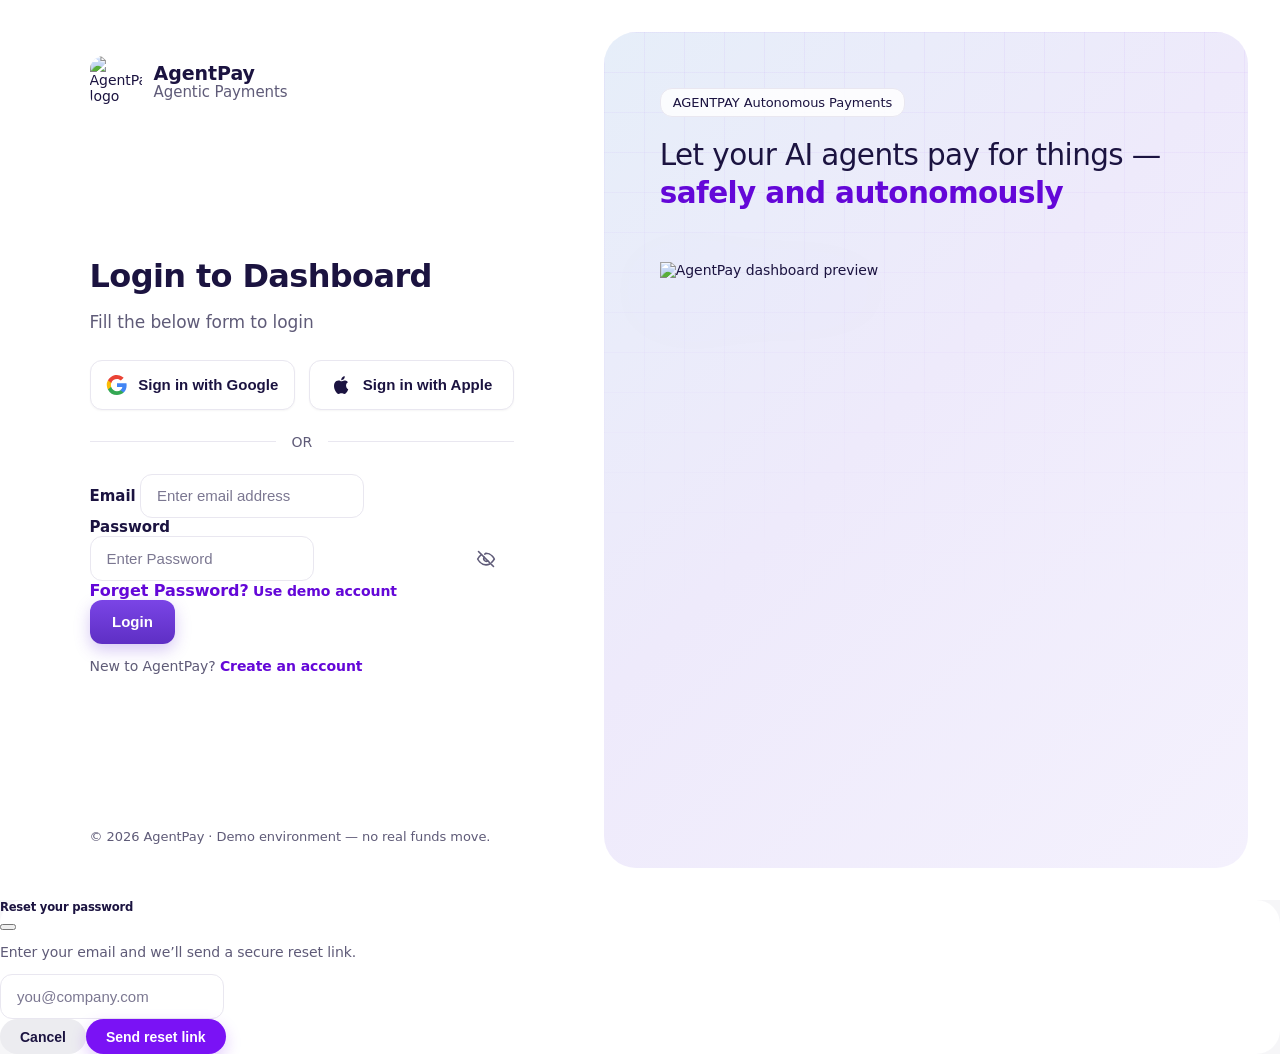
==== onboarding.html @ c6b1548d "Add files via upload" ====
<!DOCTYPE html>
<html lang="en">
<head>
  <meta charset="utf-8">
  <meta name="viewport" content="width=device-width, initial-scale=1">
  <title>Onboarding · AgentPay</title>
  <link rel="icon" href="assets/img/favicon.png">
  <link rel="stylesheet" href="assets/vendor/bootstrap.min.css">
  <link rel="stylesheet" href="css/style.css?v=20261031">
</head>
<body>
<div class="ob">
  <aside class="ob-side">
    <div class="brand"><img src="assets/img/logo.png" alt="AgentPay">AgentPay</div>
    <ul class="ob-steps" id="obSteps"></ul>
    <div class="mt-auto small" style="opacity:.8">Demo environment · no real funds move</div>
  </aside>
  <main class="ob-main"><div id="obBody"></div></main>
</div>
<script src="assets/vendor/bootstrap.bundle.min.js"></script>
<script src="js/icons.js?v=20261031"></script>
<script src="js/app.js?v=20261031"></script>
<script src="js/onboarding.js?v=20261031"></script>
</body>
</html>
---- css/style.css ----
/* =====================================================================
   AgentPay design system  —  derived from MoonPay (app shell, lavender
   panels, pill buttons) + IQMS (full-screen split auth, soft gradients)
   ===================================================================== */
@font-face{font-family:"Inter";font-weight:400;font-display:swap;src:url(../assets/fonts/inter-latin-400-normal.woff2) format("woff2")}
@font-face{font-family:"Inter";font-weight:500;font-display:swap;src:url(../assets/fonts/inter-latin-500-normal.woff2) format("woff2")}
@font-face{font-family:"Inter";font-weight:600;font-display:swap;src:url(../assets/fonts/inter-latin-600-normal.woff2) format("woff2")}
@font-face{font-family:"Inter";font-weight:700;font-display:swap;src:url(../assets/fonts/inter-latin-700-normal.woff2) format("woff2")}
@font-face{font-family:"Inter";font-weight:800;font-display:swap;src:url(../assets/fonts/inter-latin-800-normal.woff2) format("woff2")}

:root{
  --brand:#7A12F5; --brand-600:#6407D8; --brand-700:#5206B3; --brand-50:#F1E8FD; --brand-100:#E4D3FB;
  --brand-text:#6407D8;               /* purple used AS TEXT / icons: AA on every light surface */
  --ink:#1B1340; --muted:#5F5B78; --line:#E9E7F0; --bg:#F6F6F8; --surface:#fff; --soft:#ECECF0;
  --ok:#067647; --ok-bg:#DCF7EB; --warn:#B54708; --warn-bg:#FEF0D6; --bad:#C4262C; --bad-bg:#FDE2E3;
  --on-status:#fff;                    /* text colour that sits on a solid ok / warn / bad fill */
  --ph:#7B7791; --sel-desc:#4A4566;
  --hero-bg:linear-gradient(150deg,#FFFFFF 0%,#F4F2FA 100%); --hero-line:#E3DFF0; --hero-shadow:0 18px 44px rgba(40,20,100,.10);
  --shadow:0 10px 30px rgba(60,30,140,.08);
  --r-sm:12px; --r-md:18px; --r-lg:24px; --sidebar:216px;
  --font:"Inter",system-ui,-apple-system,"Segoe UI",Roboto,Arial,sans-serif;
}
/* DARK = graphite / black. Purple is reserved for actions (buttons, active tab, links, focus). */
[data-theme="dark"]{
  --ink:#F2F3F5; --muted:#A1A6B0; --line:#2B2E34; --bg:#0C0D0F; --surface:#15171A; --soft:#202327;
  --brand-50:#1E2126; --brand-100:#2C3036; --brand-text:#B891FF;
  --ok:#3DD68C; --ok-bg:#0F2B20; --warn:#FFB224; --warn-bg:#2E2410; --bad:#FF7075; --bad-bg:#33181A;
  --on-status:#07120C; --ph:#7D828C; --sel-desc:#C3C7CF;
  --hero-bg:linear-gradient(150deg,#1D1F24 0%,#111214 100%); --hero-line:#2E3137; --hero-shadow:0 22px 48px rgba(0,0,0,.55);
  --shadow:0 10px 30px rgba(0,0,0,.45);
}
*{box-sizing:border-box}
html,body{height:100%}
body{font-family:var(--font);background:var(--bg);color:var(--ink);font-size:14px;-webkit-font-smoothing:antialiased;margin:0}
h1,h2,h3,h4,h5{color:var(--ink);font-weight:800;letter-spacing:-.02em;margin:0}
a{color:var(--brand-text);text-decoration:none;font-weight:600} a:hover{color:var(--brand-text)}
.muted{color:var(--muted)} .fw-800{font-weight:800} .mono{font-family:ui-monospace,SFMono-Regular,Menlo,Consolas,monospace}
.ap-i{display:inline-flex;vertical-align:middle;flex:none} .ap-i svg{display:block}

/* ---------- buttons ---------- */
.btn{font-weight:700;border-radius:999px;padding:.62rem 1.25rem;border:0;transition:.15s;font-size:14px}
.btn-brand{background:var(--brand);color:#fff} .btn-brand:hover{background:var(--brand-600);color:#fff}
.btn-brand:disabled{opacity:.55}
.btn-grad{background:linear-gradient(180deg,#7A45E6,#5E2FC4);color:#fff;box-shadow:0 6px 16px rgba(107,56,216,.28)}
.btn-grad:hover{filter:brightness(.95);color:#fff}
.btn-soft{background:var(--soft);color:var(--ink)} .btn-soft:hover{background:var(--brand-100);color:var(--ink)}
.btn-lav{background:var(--brand-50);color:var(--brand-text)} .btn-lav:hover{background:var(--brand-100);color:var(--brand-text)}
.btn-danger-soft{background:var(--bad-bg);color:var(--bad)} .btn-danger-soft:hover{background:var(--bad);color:var(--on-status)}
.btn-outline-ap{background:var(--surface);border:1.5px solid var(--line);color:var(--ink);border-radius:12px;font-weight:600}
.btn-outline-ap:hover{border-color:var(--brand);color:var(--brand-text)}
.btn-lg{padding:.85rem 1.4rem;font-size:15px}
.btn-icon{width:44px;height:44px;border-radius:50%;padding:0;display:inline-flex;align-items:center;justify-content:center}
.circle-act{width:56px;height:56px;border-radius:50%;background:var(--brand);color:#fff;border:0;display:inline-flex;align-items:center;justify-content:center;transition:.15s}
.circle-act:hover{transform:translateY(-2px);background:var(--brand-600);color:#fff}

/* ---------- forms ---------- */
.form-label{font-weight:600;font-size:15px;color:var(--ink);margin-bottom:.45rem}
.form-control,.form-select{border:1.5px solid var(--line);border-radius:12px;padding:.8rem 1rem;background:var(--surface);color:var(--ink);font-size:15px}
.form-control::placeholder{color:var(--ph);opacity:1}
.form-control:focus,.form-select:focus{border-color:var(--brand);box-shadow:0 0 0 4px rgba(122,18,245,.12);background:var(--surface);color:var(--ink)}
.form-control.is-invalid{border-color:var(--bad);background-image:none}
.invalid-feedback{color:var(--bad);font-size:12.5px;font-weight:500}
.input-wrap{position:relative} .input-wrap .reveal{position:absolute;right:14px;top:50%;transform:translateY(-50%);background:none;border:0;color:var(--muted);padding:4px}
.form-check-input:checked{background-color:var(--brand);border-color:var(--brand)}
.form-check-input:focus{box-shadow:0 0 0 4px rgba(122,18,245,.12);border-color:var(--brand)}
.form-switch .form-check-input{width:2.6em;height:1.4em;cursor:pointer}
.form-range::-webkit-slider-thumb{background:var(--brand)} .form-range::-moz-range-thumb{background:var(--brand)}
.form-range::-webkit-slider-runnable-track{background:var(--soft);height:6px;border-radius:6px} .form-range::-moz-range-track{background:var(--soft);height:6px;border-radius:6px}

/* ---------- AUTH (full-screen split, IQMS) ---------- */
.auth{display:grid;grid-template-columns:minmax(420px,1fr) minmax(0,1.12fr);min-height:100vh;background:#fff}
.auth-left{display:flex;flex-direction:column;padding:56px clamp(32px,7vw,120px);background:#fff;overflow-y:auto}
.auth-brand{display:flex;align-items:center;gap:12px;margin-bottom:auto}
.auth-brand img{width:52px;height:52px;border-radius:14px}
.auth-brand b{display:block;font-size:19px;font-weight:800;line-height:1.1} .auth-brand span{color:var(--muted);font-size:15px}
.auth-form{width:100%;max-width:520px;margin:48px 0 auto}
.auth-form h1{font-size:32px;font-weight:600;letter-spacing:-.02em;margin-bottom:6px}
.auth-form .sub{color:var(--muted);font-size:17px;margin-bottom:28px}
.sso{display:grid;grid-template-columns:1fr 1fr;gap:14px}
.sso button{display:flex;align-items:center;justify-content:center;gap:10px;background:#fff;border:1.5px solid var(--line);border-radius:12px;padding:.8rem;font-weight:600;color:#1B1340;font-size:15px;box-shadow:0 1px 2px rgba(0,0,0,.04);transition:.15s}
.sso button:hover{border-color:var(--brand);box-shadow:0 4px 14px rgba(122,18,245,.12)}
.or{display:flex;align-items:center;gap:16px;color:var(--muted);margin:24px 0;font-size:14px;font-weight:500}
.or:before,.or:after{content:"";flex:1;height:1px;background:var(--line)}
.auth-right{position:relative;overflow:hidden;margin:32px 32px 32px 0;border-radius:32px;background:linear-gradient(135deg,#E6EEF9 0%,#EEEAFB 45%,#F4F1FD 100%)}
.auth-right:before{content:"";position:absolute;inset:0;background-image:linear-gradient(rgba(122,18,245,.045) 1px,transparent 1px),linear-gradient(90deg,rgba(122,18,245,.045) 1px,transparent 1px);background-size:40px 40px;mask-image:linear-gradient(180deg,#000 0,transparent 70%);-webkit-mask-image:linear-gradient(180deg,#000 0,transparent 70%)}
.auth-right .copy{position:absolute;left:56px;top:56px;right:56px;z-index:2}
.tag-pill{display:inline-block;background:rgba(255,255,255,.85);border:1px solid var(--line);border-radius:12px;padding:6px 12px;font-size:13px;color:#4B4770;margin-bottom:20px;font-weight:500}
.auth-right h2{font-size:clamp(24px,2.3vw,34px);font-weight:500;line-height:1.28;color:#3A3560;max-width:620px}
.auth-right h2 em{font-style:normal;color:var(--brand-text);font-weight:600}
.auth-right .hero{position:absolute;left:56px;top:230px;width:calc(100% - 56px);max-width:none;height:auto;filter:drop-shadow(0 20px 40px rgba(80,40,180,.15))}
.auth-foot{color:var(--muted);font-size:13px;margin-top:40px}
.pw-meter{height:6px;border-radius:6px;background:var(--soft);overflow:hidden;margin-top:8px} .pw-meter i{display:block;height:100%;width:0;transition:.25s;border-radius:6px}
@media(max-width:991px){.auth{grid-template-columns:1fr}.auth-right{display:none}.auth-left{padding:36px 24px}}

/* ---------- APP SHELL (MoonPay) ---------- */
.shell{display:grid;grid-template-columns:var(--sidebar) 1fr;min-height:100vh}
.sidebar{background:var(--surface);border-right:1px solid var(--line);padding:26px 16px;position:sticky;top:0;height:100vh;display:flex;flex-direction:column;transition:.2s;z-index:30}
.sb-brand{display:flex;align-items:center;gap:8px;padding:0 6px;margin-bottom:46px;font-size:22px;font-weight:800;letter-spacing:-.03em;color:var(--ink)}
.sb-brand img{width:32px;height:32px;border-radius:9px}
.sb-collapse{position:absolute;right:-16px;top:70px;width:32px;height:32px;border-radius:50%;background:var(--surface);border:1px solid var(--line);display:flex;align-items:center;justify-content:center;color:var(--ink);box-shadow:var(--shadow);cursor:pointer}
.sb-nav a{white-space:nowrap;display:flex;align-items:center;gap:12px;padding:14px 14px;border-radius:16px;color:var(--muted);font-weight:700;font-size:15px;margin-bottom:8px;transition:.15s}
.sb-nav a:hover{background:var(--brand-50);color:var(--brand-text)}
.sb-nav a.active{background:var(--brand-50);color:var(--ink)} .sb-nav a.active .ap-i{color:var(--brand-text)}
.sb-foot{margin-top:auto}
.shell.collapsed{--sidebar:78px} .shell.collapsed .sb-label,.shell.collapsed .sb-brand span{display:none} .shell.collapsed .sb-nav a{justify-content:center;padding:14px 0} .shell.collapsed .sb-collapse svg{transform:rotate(180deg)}
.topbar{height:90px;background:var(--surface);display:flex;align-items:center;justify-content:space-between;padding:0 40px;position:sticky;top:0;z-index:20;border-bottom:1px solid transparent}
.topbar h1{font-size:30px;font-weight:800}
.top-right{display:flex;align-items:center;gap:12px}
.theme-pill{background:var(--brand-50);border-radius:999px;padding:10px 14px;display:flex;align-items:center;gap:8px;cursor:pointer;border:0;color:var(--brand-text)}
.user-pill{display:flex;align-items:center;gap:10px;background:var(--bg);border-radius:999px;padding:6px 14px 6px 6px;cursor:pointer;border:0;color:var(--ink);font-weight:700;font-size:13px}
.avatar{width:36px;height:36px;border-radius:50%;background:var(--brand);color:#fff;display:inline-flex;align-items:center;justify-content:center;font-weight:800;font-size:14px}
.page{padding:32px 40px 80px;max-width:1500px}
.dropdown-menu{border:1px solid var(--line);border-radius:16px;box-shadow:var(--shadow);padding:8px;background:var(--surface)}
.dropdown-item{border-radius:10px;font-weight:600;padding:.55rem .8rem;color:var(--ink);display:flex;gap:10px;align-items:center}
.dropdown-item:hover{background:var(--brand-50);color:var(--brand-text)}
.support-fab{position:fixed;right:28px;bottom:28px;width:64px;height:64px;border-radius:50%;background:var(--brand-700);color:#fff;border:0;display:flex;align-items:center;justify-content:center;box-shadow:0 12px 28px rgba(82,6,179,.4);z-index:50;transition:.15s}
.support-fab:hover{transform:scale(1.06)}
@media(max-width:991px){.shell{grid-template-columns:1fr}.sidebar{position:fixed;left:-260px;width:240px}.sidebar.open{left:0}.page{padding:20px}.topbar{padding:0 20px}.sb-collapse{display:none}}

/* ---------- cards / panels ---------- */
.card-ap{background:var(--surface);border:1px solid var(--line);border-radius:var(--r-lg);padding:24px}
.section-title{font-size:21px;font-weight:800;margin-bottom:16px}
.panel-lav{background:var(--brand-50);border-radius:28px;padding:32px}
.panel-lav .inner{background:var(--surface);border-radius:24px;padding:24px}
.banner{border-radius:24px;padding:26px 28px;position:relative;overflow:hidden;background:linear-gradient(120deg,#E9F4EA 0%,#EADFFB 55%,#E4D6FA 100%)}
[data-theme="dark"] .banner{background:linear-gradient(120deg,#1E1B3F,#2A1B52)}
.banner h3{font-size:24px;margin-bottom:6px} .banner p{max-width:360px;color:var(--muted);margin-bottom:18px}
.banner .coin{position:absolute;right:-18px;top:30px;width:110px;height:110px;border-radius:50%;background:radial-gradient(circle at 35% 30%,#fff,#B9B3CF 55%,#6C6788);box-shadow:inset -8px -10px 20px rgba(0,0,0,.2);display:flex;align-items:center;justify-content:center;color:#2C2650}
.stat{background:var(--surface);border:1px solid var(--line);border-radius:20px;padding:18px 20px}
.stat small{color:var(--muted);font-weight:600;display:block;margin-bottom:6px} .stat b{font-size:26px;font-weight:800;letter-spacing:-.02em}
.stat .delta{font-size:12px;font-weight:700;margin-left:6px}
.up{color:var(--ok)} .down{color:var(--bad)}

/* token-style table rows */
.t-head,.t-row{display:grid;align-items:center;gap:12px}
.t-head{font-size:11.5px;letter-spacing:.04em;color:var(--muted);text-transform:uppercase;font-weight:600;padding:0 0 10px;border-bottom:1px solid var(--line)}
.t-row{padding:14px 0;border-bottom:1px solid var(--line)}
.t-row .nm b{display:block;font-size:15px} .t-row .nm span{color:var(--muted);font-size:13px}
.coin-ic{width:40px;height:40px;border-radius:50%;display:inline-flex;align-items:center;justify-content:center;color:#fff;font-weight:800;font-size:15px;flex:none}
.pill-btn{background:var(--soft);color:var(--ink);border:0;border-radius:999px;font-weight:700;padding:10px 26px}
.pill-btn:hover{background:var(--brand);color:#fff}

/* chips / status */
.chip{display:inline-flex;align-items:center;gap:6px;border-radius:999px;padding:4px 12px;font-size:12px;font-weight:700;white-space:nowrap}
.chip:before{content:"";width:6px;height:6px;border-radius:50%;background:currentColor}
.chip.ok{background:var(--ok-bg);color:var(--ok)} .chip.warn{background:var(--warn-bg);color:var(--warn)} .chip.bad{background:var(--bad-bg);color:var(--bad)}
.chip.brand{background:var(--brand-50);color:var(--brand-text)} .chip.gray{background:var(--soft);color:var(--muted)}
.chip.plain:before{display:none}
.amount-big{font-size:68px;font-weight:800;letter-spacing:-.04em;color:var(--brand-text);line-height:1}
.amount-chips button{border:0;background:var(--soft);border-radius:999px;padding:8px 18px;font-weight:700;color:var(--ink)} .amount-chips button:hover,.amount-chips button.on{background:var(--brand);color:#fff}

/* toast */
.toast-stack{position:fixed;right:24px;top:24px;z-index:3000;display:flex;flex-direction:column;gap:10px}
.ap-toast{background:var(--ink);color:var(--bg);padding:12px 16px;border-radius:14px;display:flex;gap:10px;align-items:center;font-weight:600;box-shadow:var(--shadow);animation:tin .25s ease;max-width:360px}
[data-theme="dark"] .ap-toast{background:#fff;color:#1B1340}
.ap-toast.ok .ap-i{color:var(--ok)} .ap-toast.bad .ap-i{color:var(--bad)} .ap-toast.warn .ap-i{color:var(--warn)}
@keyframes tin{from{opacity:0;transform:translateY(-8px)}to{opacity:1;transform:none}}

/* modals + chat */
.modal-content{border:0;border-radius:var(--r-lg);background:var(--surface);color:var(--ink)}
.modal-header,.modal-footer{border:0} .btn-close{filter:var(--close-f,none)} [data-theme="dark"] .btn-close{filter:invert(1)}
.chat-panel{position:fixed;right:28px;bottom:104px;width:340px;max-width:calc(100vw - 32px);height:440px;background:var(--surface);border:1px solid var(--line);border-radius:22px;box-shadow:0 20px 50px rgba(40,10,110,.25);z-index:60;display:none;flex-direction:column;overflow:hidden}
.chat-panel.show{display:flex}
.chat-head{background:var(--brand);color:#fff;padding:14px 18px;font-weight:800;display:flex;justify-content:space-between;align-items:center}
.chat-body{flex:1;overflow-y:auto;padding:14px;display:flex;flex-direction:column;gap:8px;background:var(--bg)}
.bubble{max-width:82%;padding:9px 13px;border-radius:16px;font-size:13.5px;line-height:1.4}
.bubble.bot{background:var(--surface);border:1px solid var(--line);align-self:flex-start;border-bottom-left-radius:4px}
.bubble.me{background:var(--brand);color:#fff;align-self:flex-end;border-bottom-right-radius:4px}
.chat-in{display:flex;gap:8px;padding:10px;border-top:1px solid var(--line)}
.chat-in input{flex:1;border:1.5px solid var(--line);border-radius:999px;padding:8px 14px;background:var(--surface);color:var(--ink);outline:0}

/* ---------- onboarding ---------- */
.ob{min-height:100vh;display:grid;grid-template-columns:360px 1fr;background:var(--bg)}
.ob-side{background:linear-gradient(170deg,#7A12F5,#4A05AA);color:#fff;padding:44px 36px;display:flex;flex-direction:column;position:sticky;top:0;height:100vh}
.ob-side .brand{display:flex;gap:10px;align-items:center;font-weight:800;font-size:22px;margin-bottom:56px} .ob-side .brand img{width:38px;height:38px;border-radius:10px}
.ob-steps{list-style:none;padding:0;margin:0;position:relative}
.ob-steps li{display:flex;gap:14px;align-items:flex-start;padding-bottom:30px;position:relative;opacity:.65}
.ob-steps li:not(:last-child):after{content:"";position:absolute;left:15px;top:34px;bottom:2px;width:2px;background:rgba(255,255,255,.28)}
.ob-steps .dot{width:32px;height:32px;border-radius:50%;border:2px solid rgba(255,255,255,.55);display:flex;align-items:center;justify-content:center;font-weight:800;font-size:13px;flex:none}
.ob-steps li.active,.ob-steps li.done{opacity:1} .ob-steps li.active .dot{background:#fff;color:var(--brand-text);border-color:#fff} .ob-steps li.done .dot{background:var(--ok);border-color:var(--ok);color:var(--on-status)}
.ob-steps b{display:block;font-size:15px} .ob-steps small{opacity:.8}
.ob-main{padding:56px clamp(24px,6vw,96px);display:flex;flex-direction:column;justify-content:center;max-width:920px}
.ob-main h1{font-size:34px;margin-bottom:8px} .ob-main .lead{color:var(--muted);font-size:16px;margin-bottom:30px}
.opt{border:2px solid var(--line);background:var(--surface);border-radius:20px;padding:20px;cursor:pointer;transition:.15s;height:100%;display:block;text-align:left;width:100%}
.opt:hover{border-color:var(--brand-100);transform:translateY(-2px)} .opt.sel{border-color:var(--brand);background:var(--brand-50)}
.opt .oi{width:44px;height:44px;border-radius:14px;background:var(--brand-50);color:var(--brand-text);display:flex;align-items:center;justify-content:center;margin-bottom:12px} .opt.sel .oi{background:var(--brand);color:#fff}
.opt b{display:block;font-size:16px;margin-bottom:2px} .opt span{color:var(--muted);font-size:13px}
.ob-nav{display:flex;justify-content:space-between;margin-top:34px}
@media(max-width:991px){.ob{grid-template-columns:1fr}.ob-side{position:static;height:auto;padding:22px}.ob-steps{display:flex;gap:14px;overflow-x:auto}.ob-steps li{padding:0}.ob-steps li:after{display:none!important}.ob-steps small,.ob-side .brand{display:none}}

/* wallets */
.wallet-opt{display:flex;align-items:center;gap:14px;padding:16px;border:1.5px solid var(--line);border-radius:18px;background:var(--surface);width:100%;text-align:left;transition:.15s;color:var(--ink)}
.wallet-opt:hover{border-color:var(--brand);box-shadow:0 6px 18px rgba(122,18,245,.12)}
.wallet-opt .wi{width:56px;height:56px;border-radius:16px;background:var(--bg);display:flex;align-items:center;justify-content:center}
.wallet-opt b{display:block;font-size:15px} .wallet-opt span{font-size:12.5px;color:var(--muted)}
.addr-box{display:flex;align-items:center;gap:8px;background:var(--bg);border-radius:12px;padding:8px 12px;font-weight:600}
.net-chip{display:inline-flex;align-items:center;gap:8px;border:1.5px solid var(--line);border-radius:999px;padding:6px 12px 6px 8px;font-weight:700;background:var(--surface);cursor:pointer;color:var(--ink)}
.spinner-ap{width:46px;height:46px;border-radius:50%;border:4px solid var(--brand-100);border-top-color:var(--brand);animation:spin .8s linear infinite;margin:0 auto}
@keyframes spin{to{transform:rotate(360deg)}}

/* security */
.score-ring{--p:70;width:150px;height:150px;border-radius:50%;background:conic-gradient(var(--brand) calc(var(--p)*1%),var(--soft) 0);display:flex;align-items:center;justify-content:center;position:relative}
.score-ring:before{content:"";position:absolute;inset:12px;background:var(--surface);border-radius:50%}
.score-ring span{position:relative;font-size:34px;font-weight:800}
.sec-row{display:flex;align-items:center;gap:16px;padding:18px 0;border-bottom:1px solid var(--line)}
.sec-row:last-child{border:0} .sec-row .si{width:44px;height:44px;border-radius:14px;background:var(--brand-50);color:var(--brand-text);display:flex;align-items:center;justify-content:center;flex:none}
.sec-row .tx{flex:1} .sec-row b{display:block;font-size:15px} .sec-row span{color:var(--muted);font-size:13px}
.kill{background:linear-gradient(135deg,#FDE2E3,#FFF1F1);border:1.5px solid #F8C1C3;border-radius:24px;padding:24px}
[data-theme="dark"] .kill{background:#2D1519;border-color:#5a2227}
.otp input{width:48px;height:56px;text-align:center;font-size:22px;font-weight:800;border-radius:12px;border:1.5px solid var(--line);background:var(--surface);color:var(--ink)}
.otp input:focus{outline:0;border-color:var(--brand);box-shadow:0 0 0 4px rgba(122,18,245,.12)}
.qr-fake{width:168px;height:168px;background:#fff;border-radius:16px;padding:10px;border:1px solid var(--line)}

/* agent console */
.console-grid{display:grid;grid-template-columns:330px minmax(0,1fr) 330px;gap:20px;align-items:start}
@media(max-width:1300px){.console-grid{grid-template-columns:300px 1fr}.console-grid>.col-r{grid-column:1/-1}}
@media(max-width:900px){.console-grid{grid-template-columns:1fr}}
.scn{width:100%;display:flex;gap:12px;align-items:center;text-align:left;background:var(--surface);border:1.5px solid var(--line);border-radius:16px;padding:12px 14px;margin-bottom:10px;transition:.15s;color:var(--ink)}
.scn:hover{border-color:var(--brand);transform:translateX(2px)} .scn.sel{border-color:var(--brand);background:var(--brand-50)}
.scn .si{width:38px;height:38px;border-radius:12px;display:flex;align-items:center;justify-content:center;background:var(--brand-50);color:var(--brand-text);flex:none}
.scn b{display:block;font-size:14px} .scn span{font-size:12px;color:var(--muted)}
.pipe{list-style:none;margin:0;padding:0}
.pipe li{display:flex;gap:14px;padding:12px 0;position:relative;opacity:.45;transition:.25s}
.pipe li:not(:last-child):after{content:"";position:absolute;left:17px;top:46px;bottom:-6px;width:2px;background:var(--line)}
.pipe .pi{width:36px;height:36px;border-radius:50%;background:var(--soft);color:var(--muted);display:flex;align-items:center;justify-content:center;flex:none;position:relative;z-index:1}
.pipe li.run,.pipe li.ok,.pipe li.bad,.pipe li.warn{opacity:1}
.pipe li.run .pi{background:var(--brand-50);color:var(--brand-text);box-shadow:0 0 0 5px rgba(122,18,245,.12);animation:pulse 1.2s infinite}
.pipe li.ok .pi{background:var(--ok);color:var(--on-status)} .pipe li.bad .pi{background:var(--bad);color:var(--on-status)} .pipe li.warn .pi{background:var(--warn);color:var(--on-status)}
@keyframes pulse{50%{box-shadow:0 0 0 9px rgba(122,18,245,.05)}}
.pipe b{display:block;font-size:14.5px} .pipe small{color:var(--muted);display:block;margin-top:1px;font-size:12.5px}
.term{background:#0E0A22;color:#CFC7F5;border-radius:18px;font-family:ui-monospace,SFMono-Regular,Menlo,Consolas,monospace;font-size:12.5px;line-height:1.65;height:310px;overflow-y:auto;padding:16px 18px}
.term .t{color:#6F67A0} .term .k{color:#B794FF} .term .g{color:#4ADE9A} .term .r{color:#FF7A80} .term .y{color:#FFC55C} .term .b{color:#6CB6FF}
.term .cur{display:inline-block;width:7px;height:14px;background:#B794FF;vertical-align:-2px;animation:blink 1s steps(2) infinite} @keyframes blink{50%{opacity:0}}
.receipt{border:2px dashed var(--line);border-radius:20px;padding:18px}
.receipt .rw{display:flex;justify-content:space-between;padding:7px 0;font-size:13px;border-bottom:1px dashed var(--line)} .receipt .rw:last-child{border:0} .receipt .rw span{color:var(--muted)} .receipt .rw b{text-align:right;max-width:60%;word-break:break-all}
.agent-orb{width:64px;height:64px;border-radius:50%;background:radial-gradient(circle at 30% 30%,#C8A2FF,#7A12F5 60%,#4A05AA);display:flex;align-items:center;justify-content:center;color:#fff;box-shadow:0 0 0 0 rgba(122,18,245,.5)}
.agent-orb.live{animation:orb 1.6s infinite} @keyframes orb{70%{box-shadow:0 0 0 18px rgba(122,18,245,0)}100%{box-shadow:0 0 0 0 rgba(122,18,245,0)}}
.prog{height:8px;border-radius:8px;background:var(--soft);overflow:hidden} .prog i{display:block;height:100%;background:var(--brand);border-radius:8px;transition:width .4s}
.log-row{display:flex;gap:12px;padding:12px 0;border-bottom:1px solid var(--line);align-items:center} .log-row:last-child{border:0}
.empty{text-align:center;color:var(--muted);padding:26px 10px}
::-webkit-scrollbar{width:8px;height:8px} ::-webkit-scrollbar-thumb{background:var(--brand-100);border-radius:8px}

/* ===== Agent Console v2 — live mode ===== */
.kpis{display:grid;grid-template-columns:repeat(5,1fr);gap:14px;margin-bottom:20px}
.kpi{background:var(--surface);border:1px solid var(--line);border-radius:20px;padding:16px 18px;min-width:0}
.kpi small{display:block;font-size:11px;font-weight:800;letter-spacing:.06em;text-transform:uppercase;color:var(--muted)} .kpi b{display:block;font-size:26px;letter-spacing:-.03em;margin:3px 0 2px;font-variant-numeric:tabular-nums} .kpi b em{font-style:normal;font-size:14px;color:var(--muted);font-weight:700}
@media(max-width:1100px){.kpis{grid-template-columns:repeat(3,1fr)}} @media(max-width:640px){.kpis{grid-template-columns:repeat(2,1fr)}}
.prog.sm{height:5px}

.console-grid2{display:grid;grid-template-columns:310px minmax(0,1fr) 340px;gap:20px;align-items:start}
@media(max-width:1350px){.console-grid2{grid-template-columns:300px minmax(0,1fr)}.console-grid2>.col-r{grid-column:1/-1;display:grid;grid-template-columns:repeat(auto-fit,minmax(300px,1fr));gap:16px}.console-grid2>.col-r>.card-ap{margin:0!important}}
@media(max-width:900px){.console-grid2{grid-template-columns:1fr}}
.card-ap.alert{border-color:var(--warn);box-shadow:0 0 0 4px rgba(247,144,9,.14)}
.appr{border:1.5px solid var(--warn);background:var(--warn-bg);border-radius:16px;padding:14px;margin-bottom:10px}
.appr .ln-amt{font-size:18px}
.scn{padding:10px 12px;margin-bottom:8px}

/* lanes */
.lane{background:var(--surface);border:1px solid var(--line);border-left:5px solid var(--brand);border-radius:20px;padding:16px 18px;margin-bottom:12px;animation:laneIn .35s ease;transition:border-color .3s,box-shadow .3s}
@keyframes laneIn{from{opacity:0;transform:translateY(-10px) scale(.985)}to{opacity:1;transform:none}}
.lane.running{box-shadow:0 10px 28px rgba(122,18,245,.12)} .lane.is-warn{border-left-color:var(--warn);box-shadow:0 10px 28px rgba(247,144,9,.16)}
.lane.st-settled{border-left-color:var(--ok)} .lane.st-blocked{border-left-color:var(--bad)} .lane.st-rejected,.lane.fin:not(.st-settled):not(.st-blocked){border-left-color:var(--muted)}
.lane.fin{box-shadow:none}
.ln-top{display:flex;align-items:center;gap:12px}
.ln-ic{width:40px;height:40px;border-radius:13px;background:var(--brand-50);color:var(--brand-text);display:flex;align-items:center;justify-content:center;flex:none}
.ln-t{flex:1;min-width:0} .ln-t b{display:block;font-size:15px;white-space:nowrap;overflow:hidden;text-overflow:ellipsis} .ln-t span{font-size:12px;color:var(--muted)}
.ln-amt{font-weight:800;font-size:20px;letter-spacing:-.02em;text-align:right;font-variant-numeric:tabular-nums} .ln-amt small{display:block;font-size:10px;color:var(--muted);letter-spacing:.06em}
.ln-x{border:0;background:var(--soft);color:var(--muted);width:26px;height:26px;border-radius:50%;display:flex;align-items:center;justify-content:center;flex:none} .ln-x:hover{background:var(--bad-bg);color:var(--bad)} .lane.fin .ln-x{display:none}
.ln-task{font-size:13px;color:var(--muted);margin:10px 0 12px;line-height:1.45}
.ln-rail{display:flex;gap:5px} .ln-rail i{flex:1;height:7px;border-radius:6px;background:var(--soft);transition:background .3s}
.ln-rail i.run{background:linear-gradient(90deg,var(--brand-100),var(--brand),var(--brand-100));background-size:200% 100%;animation:shim 1.1s linear infinite}
@keyframes shim{to{background-position:-200% 0}}
.ln-rail i.ok{background:var(--ok)} .ln-rail i.bad{background:var(--bad)} .ln-rail i.warn{background:var(--warn);animation:blink 1s steps(2) infinite} .ln-rail i.skip{background:var(--line);opacity:.6}
.ln-foot{display:flex;gap:10px;align-items:center;margin-top:11px;min-width:0} .ln-msg{font-size:12.5px;color:var(--muted);white-space:nowrap;overflow:hidden;text-overflow:ellipsis}
.lane .prog{margin-top:10px}
.ln-rcpt{display:flex;gap:18px;align-items:center;flex-wrap:wrap;margin-top:12px;padding-top:12px;border-top:1px dashed var(--line);font-size:12px} .ln-rcpt span{display:block;color:var(--muted);font-size:10.5px;text-transform:uppercase;letter-spacing:.05em} .ln-rcpt b{font-family:ui-monospace,Menlo,monospace;font-size:12px} .ln-rcpt .btn{margin-left:auto}
.ln-note{display:flex;gap:8px;align-items:center;margin-top:12px;padding-top:12px;border-top:1px dashed var(--line);font-size:12.5px;color:var(--muted)} .ln-note.bad{color:var(--bad)}

/* terminal window */
.termwrap{background:#0E0A22;border-radius:20px;overflow:hidden;border:1px solid #241B4B}
.term-bar{display:flex;align-items:center;gap:12px;padding:11px 16px;background:#17102F;color:#9A92C9;font-size:12px;border-bottom:1px solid #241B4B}
.term-bar b{font-weight:600;font-family:ui-monospace,Menlo,monospace;color:#B9B2E3} .term-bar .dots{display:flex;gap:6px} .term-bar .dots i{width:11px;height:11px;border-radius:50%;background:#FF6B6B} .term-bar .dots i:nth-child(2){background:#FFC55C} .term-bar .dots i:nth-child(3){background:#4ADE9A}
.tb-btn{border:1px solid #33285F;background:transparent;color:#B9B2E3;border-radius:8px;padding:3px 10px;font-size:11.5px;font-weight:700} .tb-btn:hover{background:#241B4B}
.termwrap .term{border-radius:0;height:340px}
.tg{display:inline-block;min-width:26px;text-align:center;border-radius:5px;padding:0 5px;font-size:10.5px;font-weight:800;margin-right:2px;color:#0E0A22;background:#B794FF}
.tg.c0{background:#B794FF}.tg.c1{background:#6CB6FF}.tg.c2{background:#4ADE9A}.tg.c3{background:#FFC55C}.tg.c4{background:#FF9F7A}.tg.c5{background:#F59BE6} .tg.sys{background:#3A2F6E;color:#CFC7F5}

.lane.fin .prog,.lane.fin .ln-task{display:none} .lane.fin{padding:12px 18px} .lane.fin .ln-rail{margin-top:10px} .lane.fin .ln-rail i{height:4px}
.lane.fin .ln-rcpt{margin-top:8px;padding-top:8px} .lane.fin .ln-note{margin-top:8px;padding-top:8px} .lane.fin .ln-ic{width:34px;height:34px}

/* =====================================================================
   v2 — polish pass, bento system, tabs, new components
   ===================================================================== */
:root{--shadow-sm:0 1px 2px rgba(40,20,100,.05),0 4px 14px rgba(40,20,100,.05);--ring:0 0 0 4px rgba(122,18,245,.12);--gap:20px}
body{background:var(--bg);letter-spacing:-.005em}
.topbar{border-bottom:1px solid var(--line);backdrop-filter:blur(10px);background:color-mix(in srgb,var(--surface) 88%,transparent)}
.topbar h1{font-size:24px}
.page{padding:28px 40px 90px;max-width:1560px;margin:0 auto}
.card-ap{box-shadow:var(--shadow-sm);transition:box-shadow .2s,border-color .2s}
.card-ap:hover{box-shadow:var(--shadow)}
.btn:focus-visible,.pill-btn:focus-visible,.ap-tabs button:focus-visible,.chip-tog:focus-visible,.opt:focus-visible{outline:0;box-shadow:var(--ring)}
.btn-brand{box-shadow:0 6px 16px rgba(122,18,245,.22)} .btn-brand:hover{transform:translateY(-1px)}
.sb-nav a.active{box-shadow:inset 3px 0 0 var(--brand)}
.sb-nav a{margin-bottom:4px;padding:12px 14px}
.section-title{font-size:18px}
.t-head{font-size:12px;text-transform:uppercase;letter-spacing:.06em}
.dropdown-divider{border-color:var(--line);margin:6px 0}

/* bento: rows stretch so cards in a row always share one height; extra height is filled by .grow */
.bento{display:grid;grid-template-columns:repeat(12,minmax(0,1fr));gap:var(--gap);align-items:stretch;margin-bottom:var(--gap)}
.bento>*{min-width:0}
.bento>.c3{grid-column:span 3}.bento>.c4{grid-column:span 4}.bento>.c5{grid-column:span 5}.bento>.c6{grid-column:span 6}.bento>.c7{grid-column:span 7}.bento>.c8{grid-column:span 8}.bento>.c12{grid-column:span 12}
.bento>.card-ap,.bento>.panel-lav,.bento>.stat,.bento>.banner{display:flex;flex-direction:column;height:100%}
.bento>.panel-lav{padding:18px}.bento>.panel-lav>.inner{flex:1;display:flex;flex-direction:column}
.grow{flex:1 1 auto} .push{margin-top:auto}
.bh{display:flex;align-items:center;justify-content:space-between;gap:10px;margin-bottom:14px;flex-wrap:wrap}
.bh h5{font-size:16px;margin:0} .bh .sub{color:var(--muted);font-size:12.5px;font-weight:500}
.fill-list{display:flex;flex-direction:column;flex:1}
.fill-list>.log-row{flex:1 1 0;min-height:52px}
.mini-bars{display:flex;align-items:flex-end;gap:6px;height:64px} .mini-bars i{flex:1;background:var(--brand-100);border-radius:6px 6px 3px 3px;min-height:6px;position:relative} .mini-bars i.today{background:var(--brand)}
.mini-lbl{display:flex;gap:6px;font-size:10.5px;color:var(--muted);font-weight:600;margin-top:4px} .mini-lbl span{flex:1;text-align:center}
.kv{display:grid;grid-template-columns:1fr 1fr;gap:10px}
.kv>div{background:var(--bg);border-radius:14px;padding:11px 14px} .kv small{display:block;color:var(--muted);font-weight:600;font-size:11.5px} .kv b{font-size:16px;font-weight:800}
.bento>.stat{justify-content:center}
@media(max-width:1200px){.bento>.c3{grid-column:span 6}.bento>.c4,.bento>.c5,.bento>.c7,.bento>.c8,.bento>.c6{grid-column:span 12}}
@media(max-width:700px){.bento>.c3{grid-column:span 12}.page{padding:16px}}

/* tabs */
.ap-tabs{display:flex;gap:4px;overflow-x:auto;background:var(--surface);border:1px solid var(--line);padding:5px;border-radius:18px;margin:0 0 var(--gap);scrollbar-width:none;box-shadow:var(--shadow-sm)}
.ap-tabs::-webkit-scrollbar{display:none}
.ap-tabs button{border:0;background:transparent;color:var(--muted);font-weight:700;font-size:14px;padding:10px 18px;border-radius:13px;white-space:nowrap;display:inline-flex;align-items:center;gap:8px;transition:.15s}
.ap-tabs button:hover{color:var(--brand-text);background:var(--brand-50)}
.ap-tabs button.on{background:var(--brand);color:#fff;box-shadow:0 6px 14px rgba(122,18,245,.25)}
.ap-tabs .cnt{background:var(--warn);color:var(--on-status);border-radius:999px;font-size:11px;padding:1px 7px;font-weight:800;display:none} .ap-tabs .cnt.show{display:inline-block}
.ap-tabs .cnt.pulse{animation:pulse 1.4s infinite}
@keyframes pulse{50%{transform:scale(1.18)}}
.tab-pane{display:none} .tab-pane.on{display:block;animation:fadeUp .25s ease}
@keyframes fadeUp{from{opacity:0;transform:translateY(6px)}to{opacity:1;transform:none}}

/* builder controls */
.swatch{width:28px;height:28px;border-radius:50%;border:3px solid var(--surface);box-shadow:0 0 0 1.5px var(--line);padding:0} .swatch.on{box-shadow:0 0 0 2.5px var(--brand)}
.opt{width:100%;height:100%;text-align:left;background:var(--surface);border:1.5px solid var(--line);border-radius:14px;padding:12px 14px;display:flex;flex-direction:column;gap:2px;color:var(--ink);transition:.15s}
.opt b{font-size:14px}.opt span{font-size:12px;color:var(--muted)} .opt:hover{border-color:var(--brand)} .opt.on{border-color:var(--brand);background:var(--brand-50);box-shadow:var(--ring)}
.chip-tog{display:inline-flex;align-items:center;gap:7px;border:1.5px solid var(--line);background:var(--surface);color:var(--ink);border-radius:999px;padding:7px 14px;font-weight:600;font-size:13px;transition:.15s}
.chip-tog:hover{border-color:var(--brand)} .chip-tog.on{background:var(--brand-50);border-color:var(--brand);color:var(--brand-text)} [data-theme="dark"] .chip-tog.on{color:#d9c3ff}

/* agent crew cards */
.agent-card{display:flex;flex-direction:column;gap:14px}
.agent-card .top{display:flex;align-items:center;gap:12px}
.agent-card .coin-ic{width:44px;height:44px;border-radius:14px;font-size:18px}
.tags{display:flex;gap:6px;flex-wrap:wrap} .tags span{background:var(--bg);border-radius:8px;padding:3px 9px;font-size:11.5px;font-weight:700;color:var(--muted)}
.empty-add{border:2px dashed var(--line);background:transparent;box-shadow:none;align-items:center;justify-content:center;text-align:center;color:var(--muted);cursor:pointer;gap:8px} .empty-add:hover{border-color:var(--brand);color:var(--brand-text);background:var(--brand-50)}

/* plans */
.plan{position:relative} .plan.cur{border-color:var(--brand);box-shadow:var(--ring)} .plan .price{font-size:34px;font-weight:800;letter-spacing:-.03em}
.plan ul{list-style:none;padding:0;margin:14px 0 18px;display:flex;flex-direction:column;gap:9px} .plan li{display:flex;gap:9px;align-items:flex-start;font-weight:500} .plan li .ap-i{color:var(--ok);margin-top:1px}
.plan .pop{position:absolute;top:-11px;right:18px;background:var(--brand);color:#fff;border-radius:999px;font-size:11.5px;font-weight:800;padding:3px 11px}
.meter{height:8px;background:var(--soft);border-radius:8px;overflow:hidden} .meter i{display:block;height:100%;background:var(--brand);border-radius:8px}

/* support + faq */
.faq details{border-bottom:1px solid var(--line);padding:14px 0} .faq summary{font-weight:700;cursor:pointer;list-style:none;display:flex;justify-content:space-between;gap:12px} .faq summary::-webkit-details-marker{display:none} .faq summary:after{content:"+";color:var(--brand-text);font-size:20px;line-height:1} .faq details[open] summary:after{content:"–"} .faq p{margin:10px 0 0;color:var(--muted);line-height:1.6}
.topic{display:flex;gap:12px;align-items:flex-start;padding:14px;border-radius:16px;background:var(--bg);color:var(--ink);transition:.15s;height:100%} .topic:hover{background:var(--brand-50);color:var(--ink)} .topic .si{width:40px;height:40px;border-radius:12px;background:var(--brand-50);color:var(--brand-text);display:flex;align-items:center;justify-content:center;flex:none} .topic b{display:block} .topic span{color:var(--muted);font-size:12.5px;font-weight:500}

/* helper bot */
.chat-chips{display:flex;gap:6px;flex-wrap:wrap;padding:8px 12px 0} .chat-chips button{border:1px solid var(--line);background:var(--surface);color:var(--brand-text);border-radius:999px;font-size:12px;font-weight:700;padding:4px 11px} .chat-chips button:hover{background:var(--brand-50)}
.bubble a{text-decoration:underline}

/* settings rows */
.set-row{display:flex;align-items:center;gap:14px;padding:14px 0;border-bottom:1px solid var(--line)} .set-row:last-child{border-bottom:0}
.set-row .tx{flex:1} .set-row .tx b{display:block} .set-row .tx span{color:var(--muted);font-size:12.5px}
.ev-grid{display:grid;grid-template-columns:1fr 70px 70px;align-items:center;gap:0} .ev-grid>div{padding:11px 0;border-bottom:1px solid var(--line)} .ev-grid .h{font-size:11.5px;text-transform:uppercase;letter-spacing:.06em;color:var(--muted);font-weight:700;text-align:center} .ev-grid .c{text-align:center}
.matrix{width:100%;border-collapse:collapse;font-size:13px} .matrix th,.matrix td{padding:10px 8px;border-bottom:1px solid var(--line);text-align:center} .matrix th:first-child,.matrix td:first-child{text-align:left;font-weight:600} .matrix th{font-size:11.5px;text-transform:uppercase;letter-spacing:.05em;color:var(--muted)} .matrix .y{color:var(--ok)} .matrix .n{color:var(--line)}
.card-rail{border-radius:20px;padding:20px;color:#fff;position:relative;overflow:hidden;min-height:150px;display:flex;flex-direction:column;justify-content:space-between} .card-rail.visa{background:linear-gradient(135deg,#1A1F71,#3B49DF)} .card-rail.mc{background:linear-gradient(135deg,#2a1830,#c2361f 70%,#F79E1B)} .card-rail.off{filter:grayscale(.85) opacity(.6)} .card-rail .num{font-family:ui-monospace,Menlo,monospace;letter-spacing:.14em;font-size:17px}
.fill-list>.t-row{flex:1 1 0}
#lanes{display:flex;flex-direction:column;gap:12px} #lanes>.empty{flex:1;display:flex;flex-direction:column;align-items:center;justify-content:center;text-align:center;min-height:240px;border-style:dashed}
#scnList{display:grid;grid-template-columns:1fr 1fr;gap:8px} #scnList .scn{margin:0!important;padding:10px 12px;min-width:0} #scnList .scn b{font-size:13px} #scnList .scn span{font-size:11.5px;display:block;white-space:nowrap;overflow:hidden;text-overflow:ellipsis}
#scnList .scn .si{width:34px;height:34px;flex:none}
.bento .banner h3{font-size:20px;max-width:calc(100% - 96px)} .bento .banner p{max-width:calc(100% - 100px);font-size:13px;margin-bottom:14px}
@media(max-width:1200px){#scnList{grid-template-columns:1fr 1fr}}
#scnList{grid-template-columns:repeat(2,minmax(0,1fr))!important} #scnList .scn{width:100%;display:flex;align-items:center;gap:10px;text-align:left} #scnList .scn>div:last-child{min-width:0;flex:1} #scnList .scn:last-child:nth-child(odd){grid-column:span 2}


/* =====================================================================
   v3 — avatars, agent hero redesign, graphite dark theme, contrast pass
   ===================================================================== */

/* ---------- avatars ---------- */
.av{display:inline-block;flex:none;border-radius:50%;object-fit:cover;background:var(--soft);box-shadow:0 0 0 2px var(--surface);user-select:none;vertical-align:middle}
.user-pill{padding:4px 14px 4px 4px} .user-pill .av{box-shadow:none}
.av-grid{display:grid;grid-template-columns:repeat(auto-fit,minmax(54px,1fr));gap:10px;max-width:600px}
.av-pick{position:relative;border:2px solid var(--line);background:var(--surface);border-radius:50%;padding:3px;aspect-ratio:1;display:flex;align-items:center;justify-content:center;cursor:pointer;transition:.15s}
.av-pick .av{width:100%!important;height:100%!important;box-shadow:none}
.av-pick:hover{border-color:var(--brand);transform:translateY(-2px)}
.av-pick:focus-visible{outline:0;box-shadow:var(--ring)}
.av-pick.on{border-color:var(--brand);box-shadow:0 0 0 3px rgba(122,18,245,.28)}
.av-tick{position:absolute;right:-3px;bottom:-3px;width:20px;height:20px;border-radius:50%;background:var(--brand);color:#fff;display:none;align-items:center;justify-content:center;border:2px solid var(--surface)}
.av-pick.on .av-tick{display:flex}
.agent-card .av{box-shadow:0 0 0 2px var(--line)}
.ln-ic{position:relative;background:none!important;width:42px;height:42px;border-radius:50%}
.ln-badge{position:absolute;right:-5px;bottom:-5px;width:20px;height:20px;border-radius:50%;background:var(--surface);color:var(--brand-text);display:flex;align-items:center;justify-content:center;border:1.5px solid var(--line)}
.lane.fin .ln-ic{width:36px;height:36px} .lane.fin .ln-ic .av{width:36px!important;height:36px!important}

/* ---------- Agent console hero: identity -> controls -> actions ---------- */
.agent-hero{background:var(--hero-bg);border:1px solid var(--hero-line);border-radius:28px;box-shadow:var(--hero-shadow);margin-bottom:18px;overflow:hidden;color:var(--ink)}
.ah-top{display:flex;align-items:center;justify-content:space-between;gap:28px;padding:26px 30px 24px}
.ah-id{display:flex;align-items:center;gap:20px;min-width:0}
.ah-avatars{display:flex;align-items:center;flex:none;padding:4px 4px 4px 0;border-radius:999px;position:relative}
.ah-avatars .av{box-shadow:0 0 0 3px var(--surface)}
.ah-avatars .av+.av,.ah-avatars .av+.av-more{margin-left:-18px}
.ah-avatars.solo .av{box-shadow:0 0 0 3px var(--surface),0 0 0 5px var(--line)}
.av-more{width:52px;height:52px;border-radius:50%;background:var(--soft);color:var(--ink);font-weight:800;font-size:13px;display:flex;align-items:center;justify-content:center;box-shadow:0 0 0 3px var(--surface)}
.ah-avatars.live .av:first-child{box-shadow:0 0 0 3px var(--surface),0 0 0 5px var(--ok);animation:liveRing 1.8s infinite}
.ah-avatars.frozen .av{filter:grayscale(1);opacity:.7}
@keyframes liveRing{0%{box-shadow:0 0 0 3px var(--surface),0 0 0 5px var(--ok),0 0 0 5px transparent}100%{box-shadow:0 0 0 3px var(--surface),0 0 0 5px var(--ok),0 0 0 18px transparent}}
.ah-txt{min-width:0}
.ah-title{display:flex;align-items:center;gap:12px;flex-wrap:wrap}
.ah-title h2{font-size:26px;font-weight:800;letter-spacing:-.025em}
.ah-txt p{margin:8px 0 0;color:var(--muted);font-size:14px;line-height:1.55;max-width:600px} .ah-txt p b{color:var(--ink)}
.live-chip{display:inline-flex;align-items:center;gap:7px;border-radius:999px;padding:4px 12px;font-size:12px;font-weight:700;background:var(--soft);color:var(--muted);border:1px solid var(--line)}
.live-chip:before{content:"";width:8px;height:8px;border-radius:50%;background:var(--muted)}
.live-chip.on{background:var(--ok-bg);color:var(--ok);border-color:transparent} .live-chip.on:before{background:var(--ok);animation:blink 1.1s infinite}
.live-chip.idle{background:var(--warn-bg);color:var(--warn);border-color:transparent} .live-chip.idle:before{background:var(--warn)}
.live-chip.frozen{background:var(--bad-bg);color:var(--bad);border-color:transparent} .live-chip.frozen:before{background:var(--bad)}
.ah-act{display:flex;flex-direction:column;gap:10px;min-width:190px;flex:none}
.btn-go,.btn-kill{border-radius:14px;font-weight:700;display:flex;align-items:center;justify-content:center;gap:8px;transition:.15s;cursor:pointer}
.btn-go{background:var(--brand);color:#fff;border:0;font-size:16px;padding:14px 20px;box-shadow:0 8px 22px rgba(122,18,245,.35)}
.btn-go:hover{background:var(--brand-600);transform:translateY(-1px)}
.btn-go.on{background:var(--soft);color:var(--ink);box-shadow:none;border:1px solid var(--line)} .btn-go.on:hover{background:var(--brand-100)}
.btn-kill{background:transparent;color:var(--bad);border:1.5px solid var(--bad);font-size:13.5px;padding:9px 18px}
.btn-kill:hover{background:var(--bad-bg)}
.btn-kill.resume{background:var(--ok);border-color:var(--ok);color:var(--on-status)} .btn-kill.resume:hover{filter:brightness(1.08)}
.btn-go:focus-visible,.btn-kill:focus-visible,.seg button:focus-visible,.ctl select:focus-visible{outline:0;box-shadow:var(--ring)}
.ah-controls{display:grid;grid-template-columns:repeat(3,minmax(0,1fr));border-top:1px solid var(--hero-line);background:color-mix(in srgb,var(--bg) 55%,transparent)}
.ah-controls .ctl{padding:16px 30px;border-right:1px solid var(--hero-line)} .ah-controls .ctl:last-child{border-right:0}
.ctl label{display:block;font-size:11px;font-weight:700;letter-spacing:.08em;text-transform:uppercase;color:var(--muted);margin-bottom:8px}
.ctl select{width:100%;background-color:var(--surface);color:var(--ink);border:1px solid var(--line);border-radius:12px;padding:10px 34px 10px 14px;font-weight:600;font-size:14px;appearance:none;background-image:url("data:image/svg+xml,%3Csvg xmlns='http://www.w3.org/2000/svg' width='12' height='12' viewBox='0 0 24 24' fill='none' stroke='%239CA0A8' stroke-width='3'%3E%3Cpath d='m6 9 6 6 6-6'/%3E%3C/svg%3E");background-repeat:no-repeat;background-position:right 12px center}
.ctl select:hover{border-color:var(--brand)} .ctl select option{background:var(--surface);color:var(--ink)}
.seg{display:flex;background:var(--surface);border:1px solid var(--line);border-radius:12px;padding:3px;gap:2px}
.seg button{flex:1;border:0;background:transparent;color:var(--muted);font-weight:700;font-size:13.5px;padding:7px 14px;border-radius:9px;transition:.15s} .seg button:hover{color:var(--ink)}
.seg button.on{background:var(--brand);color:#fff}
@media(max-width:900px){.ah-top{flex-direction:column;align-items:stretch;padding:22px}.ah-act{flex-direction:row;min-width:0}.ah-act button{flex:1}.ah-controls{grid-template-columns:1fr}.ah-controls .ctl{border-right:0;border-bottom:1px solid var(--hero-line);padding:14px 22px}.ah-controls .ctl:last-child{border-bottom:0}}

/* ---------- onboarding: selected card contrast ---------- */
.opt .ap-i{color:inherit}
.opt>span,.opt .od{color:var(--muted)}
.opt.sel,.opt.on{border-color:var(--brand);background:var(--brand-50);box-shadow:0 0 0 3px rgba(122,18,245,.18)}
.opt.sel b,.opt.on b{color:var(--ink)}
.opt.sel .od,.opt.sel>span,.opt.on>span{color:var(--sel-desc)}
.opt .oi{background:var(--brand-50);color:var(--brand-text)} .opt.sel .oi{background:var(--brand);color:#fff}
.opt.sel .oi .ap-i{color:#fff}
.opt:hover{border-color:var(--brand)}
.ob-steps li{opacity:.8}
.ob-steps small{opacity:.9}
.ob-steps li.active .dot{color:var(--brand-700)}
[data-theme="dark"] .ob-side{background:linear-gradient(170deg,#1B1D21,#0E0F11);border-right:1px solid var(--line)}
[data-theme="dark"] .ob-steps li.active .dot{background:var(--brand);border-color:var(--brand);color:#fff}
[data-theme="dark"] .ob-steps .dot{border-color:#6A6F79}
[data-theme="dark"] .ob-steps li:not(:last-child):after{background:#2F3238}

/* ---------- graphite dark theme: neutralise every remaining purple surface ---------- */
[data-theme="dark"] .banner{background:linear-gradient(120deg,#1B1D21,#25282D)}
[data-theme="dark"] .banner .coin{background:radial-gradient(circle at 35% 30%,#fff,#9AA0AB 55%,#4B4F58)}
[data-theme="dark"] .term,[data-theme="dark"] .termwrap{background:#0A0B0D}
[data-theme="dark"] .termwrap{border-color:var(--line)}
[data-theme="dark"] .term-bar{background:#131417;border-color:var(--line);color:#A9AEB8} [data-theme="dark"] .term-bar b{color:#C9CDD5}
[data-theme="dark"] .tb-btn{border-color:#33363D;color:#C9CDD5} [data-theme="dark"] .tb-btn:hover{background:#202327}
[data-theme="dark"] .term{color:#D4D7DD} [data-theme="dark"] .term .t{color:#8B909A}
[data-theme="dark"] .term .k{color:#C2A6FF} [data-theme="dark"] .term .cur{background:#C2A6FF}
[data-theme="dark"] .tg.sys{background:#30343B;color:#D4D7DD}
[data-theme="dark"] .chat-head{background:#202327;color:var(--ink);border-bottom:1px solid var(--line)}
[data-theme="dark"] .chat-head .btn-close{filter:invert(1)}
[data-theme="dark"] .chat-panel{box-shadow:0 20px 50px rgba(0,0,0,.6)}
[data-theme="dark"] .support-fab{background:var(--brand);box-shadow:0 12px 28px rgba(0,0,0,.5)}
[data-theme="dark"] .ap-tabs button.on{box-shadow:0 6px 14px rgba(0,0,0,.4)}
[data-theme="dark"] .sb-nav a.active{background:var(--soft)}
[data-theme="dark"] .kill{background:#221416;border-color:#4C2327}
[data-theme="dark"] .qr-fake{background:#fff}
[data-theme="dark"] .form-control:focus,[data-theme="dark"] .form-select:focus{box-shadow:0 0 0 4px rgba(184,145,255,.22)}
[data-theme="dark"] .form-select{background-image:url("data:image/svg+xml,%3csvg xmlns='http://www.w3.org/2000/svg' viewBox='0 0 16 16'%3e%3cpath fill='none' stroke='%23A1A6B0' stroke-linecap='round' stroke-linejoin='round' stroke-width='2' d='m2 5 6 6 6-6'/%3e%3c/svg%3e")}
[data-theme="dark"] .ap-toast{background:#F2F3F5;color:#15171A}
[data-theme="dark"] .card-ap{box-shadow:none}
[data-theme="dark"] ::-webkit-scrollbar-thumb{background:#33363D}
[data-theme="dark"] .form-check-input:not(:checked){background-color:#202327;border-color:#4A4E57}
[data-theme="dark"] .ln-rail i.run{background:linear-gradient(90deg,#33363D,var(--brand),#33363D);background-size:200% 100%}
[data-theme="dark"] .pipe li.run .pi{background:var(--soft);color:var(--brand-text)}
[data-theme="dark"] .spinner-ap{border-color:#33363D;border-top-color:var(--brand)}
[data-theme="dark"] .dropdown-item:hover{background:var(--soft)}
[data-theme="dark"] .sb-nav a:hover{background:var(--soft)}
[data-theme="dark"] .modal-content{border:1px solid var(--line)}
[data-theme="dark"] .score-ring{background:conic-gradient(var(--brand) calc(var(--p)*1%),var(--soft) 0)}
[data-theme="dark"] .mini-bars i{background:#2C3036} [data-theme="dark"] .mini-bars i.today{background:var(--brand)}
[data-theme="dark"] .empty-add:hover{background:var(--soft)}
[data-theme="dark"] .ap-tabs{box-shadow:none}

/* ---------- auth pages respect the theme (previously hard-coded white) ---------- */
.auth,.auth-left{background:var(--surface)}
.sso button{background:var(--surface);color:var(--ink)}
.tag-pill{background:color-mix(in srgb,var(--surface) 85%,transparent);color:var(--ink)}
.auth-right h2{color:var(--ink)} .auth-right h2 em{color:var(--brand-text)}
[data-theme="dark"] .auth-right{background:linear-gradient(135deg,#1A1C20 0%,#121316 100%);border:1px solid var(--line)}
[data-theme="dark"] .auth-right:before{background-image:linear-gradient(rgba(255,255,255,.035) 1px,transparent 1px),linear-gradient(90deg,rgba(255,255,255,.035) 1px,transparent 1px)}
[data-theme="dark"] .auth-right .hero{filter:drop-shadow(0 20px 40px rgba(0,0,0,.5))}
.invalid-feedback,.pw-meter{display:none!important}
[data-theme="dark"] .agent-orb{background:var(--soft);color:var(--brand-text);border:1px solid var(--line)}

/* terminal: graphite in BOTH themes (it is a code surface), muted text >= 4.5:1 */
.term,.termwrap{background:#0A0B0D}
.termwrap{border-color:#2B2E34}
.term-bar{background:#131417;border-color:#2B2E34;color:#A9AEB8} .term-bar b{color:#C9CDD5}
.tb-btn{border-color:#3A3E46;color:#C9CDD5} .tb-btn:hover{background:#202327}
.term{color:#D4D7DD} .term .t{color:#9097A2}
.term .k{color:#C2A6FF} .term .cur{background:#C2A6FF}
.tg.sys{background:#30343B;color:#D4D7DD}


/* ===== Agent console: fixed-height panels with internal scroll (v3.1) =====
   Live activity + terminal no longer grow the page/cards; they scroll inside. */
.lanes-box,.term-body{position:relative;flex:1 1 auto;min-height:360px}
.lanes-box>#lanes{position:absolute;inset:0;overflow-y:auto;overflow-x:hidden;padding:2px 6px 2px 2px;margin-right:-6px;overscroll-behavior:contain}
.lanes-box>#lanes>.lane{flex:none}
.lanes-box>#lanes>.empty{min-height:0}
/* real-terminal behaviour: output sits at the bottom, new lines push older ones upward */
.term-body>.term{position:absolute;inset:0;height:auto;display:flex;flex-direction:column;overflow-y:auto;overflow-x:hidden;overscroll-behavior:contain;word-break:break-word}
.term-body>.term::before{content:"";flex:1 1 auto}
.term-body>.term>*{flex:none}

/* themed scrollbars (Live activity = brand purple, terminal = graphite + purple) */
#lanes::-webkit-scrollbar,.term::-webkit-scrollbar{width:10px;height:10px}
#lanes::-webkit-scrollbar-track{background:var(--soft);border-radius:999px;margin:6px 0}
#lanes::-webkit-scrollbar-thumb{background:linear-gradient(180deg,#9B5CFF,#7A12F5);border-radius:999px;border:2px solid var(--soft)}
#lanes::-webkit-scrollbar-thumb:hover{background:#6A0FD6}
.term::-webkit-scrollbar-track{background:#131417;border-radius:999px;margin:8px 0}
.term::-webkit-scrollbar-thumb{background:#4A3D80;border-radius:999px;border:2px solid #131417}
.term::-webkit-scrollbar-thumb:hover{background:#C2A6FF}
@supports not selector(::-webkit-scrollbar){
  #lanes{scrollbar-width:thin;scrollbar-color:#7A12F5 var(--soft)}
  .term{scrollbar-width:thin;scrollbar-color:#4A3D80 #131417}
}

/* themed scrollbars (Live activity + terminal) — follows light/dark theme */
#lanes::-webkit-scrollbar,.term::-webkit-scrollbar{width:10px}
#lanes::-webkit-scrollbar-track{background:var(--soft);border-radius:999px;margin:6px 0}
#lanes::-webkit-scrollbar-thumb{background:linear-gradient(180deg,var(--brand),#B794FF);border-radius:999px;border:2px solid var(--soft);min-height:48px}
#lanes::-webkit-scrollbar-thumb:hover{background:var(--brand)}
.term::-webkit-scrollbar-track{background:#131417;border-radius:999px;margin:8px 0}
.term::-webkit-scrollbar-thumb{background:#3A3E46;border-radius:999px;border:2px solid #131417;min-height:48px}
.term::-webkit-scrollbar-thumb:hover{background:#C2A6FF}
@supports not selector(::-webkit-scrollbar){
  #lanes{scrollbar-width:thin;scrollbar-color:var(--brand) var(--soft)}
  .term{scrollbar-width:thin;scrollbar-color:#3A3E46 #131417}
}


/* ===== Agent console v3.1: notifications control + live indicator ===== */
.ah-controls{grid-template-columns:repeat(4,minmax(0,1fr))}
.ah-controls .ctl{padding:16px 22px}
.ntf-btn{width:100%;display:flex;align-items:center;gap:10px;background:var(--surface);color:var(--ink);border:1px solid var(--line);border-radius:12px;padding:10px 14px;font-weight:600;font-size:14px;text-align:left;transition:.15s}
.ntf-btn>span{flex:1} .ntf-btn:hover,.ntf-btn[aria-expanded="true"]{border-color:var(--brand)} .ntf-btn:focus-visible{outline:0;box-shadow:var(--ring)}
.ntf-btn .ap-i:first-child{color:var(--brand-text)} .ntf-btn.off{color:var(--muted)} .ntf-btn.off .ap-i:first-child{color:var(--muted)}
.ntf-menu{width:min(340px,calc(100vw - 32px));padding:16px;border:1px solid var(--line);border-radius:18px;background:var(--surface);box-shadow:var(--shadow)}
.ntf-head{display:flex;align-items:center;justify-content:space-between;gap:12px;margin-bottom:12px}
.ntf-head b{display:block;font-size:14.5px;color:var(--ink)} .ntf-head span{font-size:12.5px;color:var(--muted)}
.ntf-seg{margin-bottom:10px} .ntf-menu.is-off .ntf-seg,.ntf-menu.is-off .ntf-list{opacity:.45}
.ntf-list{display:flex;flex-direction:column}
.ntf-row{display:flex;align-items:center;justify-content:space-between;gap:12px;padding:10px 4px;border-top:1px solid var(--line);cursor:pointer;margin:0}
.ntf-row:first-child{border-top:0} .ntf-row b{display:block;font-size:13.5px;color:var(--ink)} .ntf-row small{display:block;font-size:12px;color:var(--muted);margin-top:1px}
.ntf-row .form-check-input{flex:none;width:1.25em;height:1.25em;margin:0;cursor:pointer}
.ntf-foot{margin-top:10px;padding-top:10px;border-top:1px solid var(--line);font-size:12px;color:var(--muted);line-height:1.5}
@media(max-width:1200px){.ah-controls{grid-template-columns:repeat(2,minmax(0,1fr))}.ah-controls .ctl:nth-child(2){border-right:0}.ah-controls .ctl:nth-child(-n+2){border-bottom:1px solid var(--hero-line)}}
@media(max-width:900px){.ah-controls{grid-template-columns:1fr}.ah-controls .ctl:nth-child(-n+2){border-bottom:1px solid var(--hero-line)}}
/* sidebar dot: green while the agent is live, amber while it waits for your approval — visible on every page */
.sb-nav a[href="agent.html"]{position:relative}
body.agent-live .sb-nav a[href="agent.html"]::after{content:"";position:absolute;right:14px;top:50%;width:9px;height:9px;margin-top:-4.5px;border-radius:50%;background:var(--ok);animation:blink 1.1s infinite}
body.agent-wait .sb-nav a[href="agent.html"]::after{content:"";position:absolute;right:14px;top:50%;width:9px;height:9px;margin-top:-4.5px;border-radius:50%;background:var(--warn);animation:blink .8s infinite}
.shell.collapsed .sb-nav a[href="agent.html"]::after{right:10px;top:12px;margin-top:0}
.ntf-btn{white-space:nowrap} .ntf-menu .ntf-row{display:flex;text-transform:none;letter-spacing:0;font-size:inherit;font-weight:inherit;color:inherit;margin:0}

/* ===== Limit control (slider ⇄ custom amount) ===== */
.lim{width:100%}
.lim-head{display:flex;justify-content:space-between;align-items:center;gap:10px;margin-bottom:8px}
.lim.bare .lim-head{display:none}
.lim-label{font-weight:700}
.lim-valwrap{display:inline-flex;align-items:center;gap:8px}
.lim-val{color:var(--brand)}
.lim-chip{font-size:11px;font-weight:700;padding:2px 8px;border-radius:99px;background:var(--brand-50);color:var(--brand-text)}
.lim-chip[hidden],.lim-pane[hidden]{display:none!important}
.lim-pane{animation:limIn .18s ease}
@keyframes limIn{from{opacity:0;transform:translateY(3px)}to{opacity:1;transform:none}}
.lim-foot{display:flex;align-items:center;justify-content:space-between;gap:8px;flex-wrap:wrap;margin-top:6px}
.lim-range{font-size:12px;color:var(--muted);font-weight:600}
.lim-btn{display:inline-flex;align-items:center;gap:6px;border:1px solid var(--line);background:var(--surface);color:var(--ink);border-radius:10px;padding:7px 12px;font-size:13px;font-weight:700;cursor:pointer;transition:.15s;white-space:nowrap}
.lim-btn:hover{border-color:var(--brand);color:var(--brand-text)}
.lim-btn:focus-visible{outline:0;box-shadow:var(--ring)}
.lim-btn.brand{background:var(--brand);border-color:var(--brand);color:#fff;margin-left:auto}
.lim-btn.brand:hover{filter:brightness(1.07);color:#fff}
.lim-input{display:flex;align-items:center;gap:8px;border:1px solid var(--line);background:var(--surface);border-radius:14px;padding:6px 14px;transition:.15s}
.lim-input:focus-within{border-color:var(--brand);box-shadow:var(--ring)}
.lim-input .pre{font-weight:800;color:var(--muted)}
.lim-input em{font-style:normal;font-size:12px;font-weight:700;color:var(--muted)}
.lim-input input{flex:1;min-width:0;border:0;background:transparent;color:var(--ink);font-size:20px;font-weight:800;padding:6px 0;outline:0}
.lim-err{min-height:18px;font-size:12px;color:var(--bad);font-weight:600;margin-top:4px}
.lim-foot [data-lim-default]{flex:1 1 auto;justify-content:center}
.text-center .lim-foot{justify-content:center}
.session-lim{min-width:280px}
#budgetLimBox:has(.lim.is-custom)+#budgetChips{display:none}
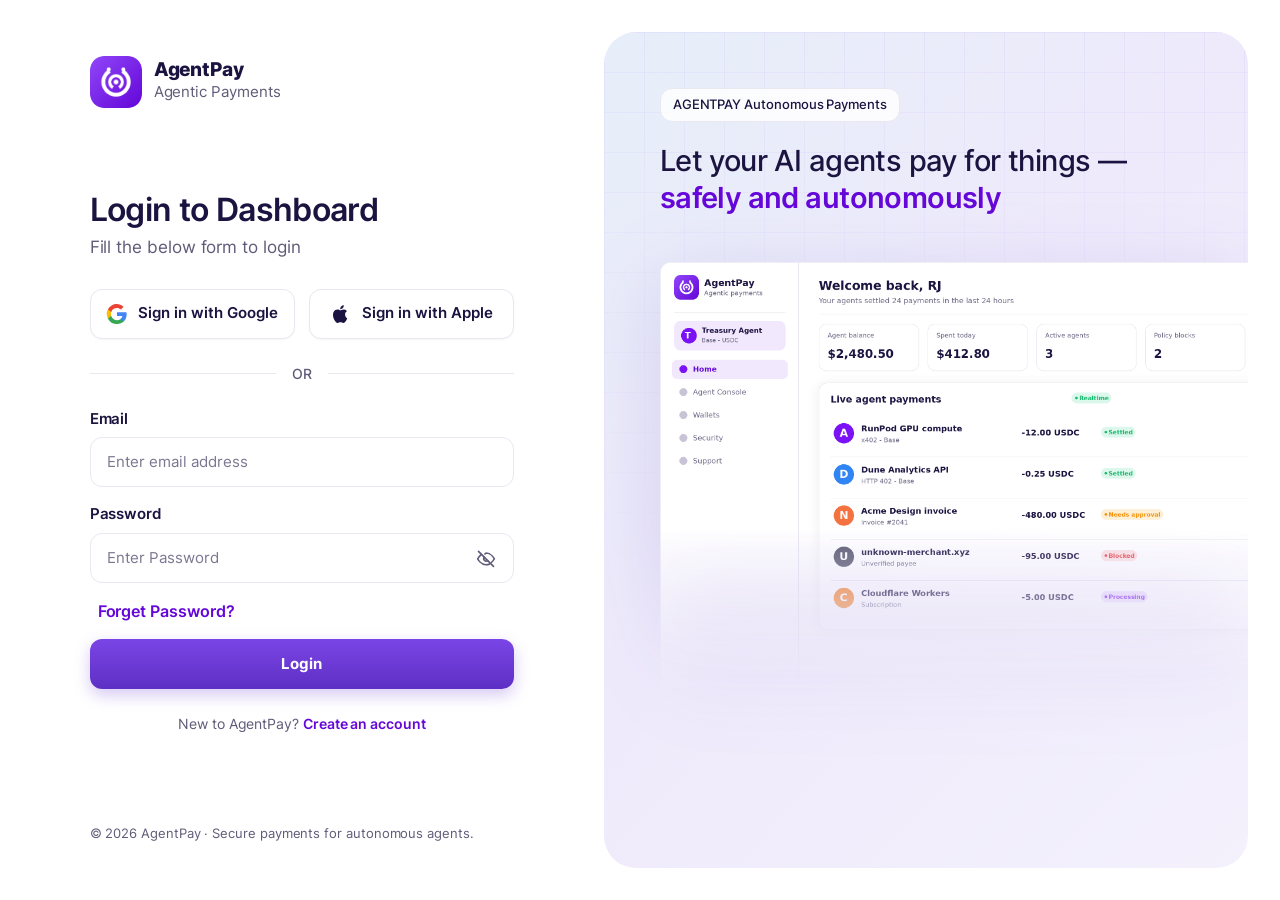
==== commit bf1f89d3: "Update onboarding.html" ====
--- a/onboarding.html
+++ b/onboarding.html
@@ -13,7 +13,7 @@
   <aside class="ob-side">
     <div class="brand"><img src="assets/img/logo.png" alt="AgentPay">AgentPay</div>
     <ul class="ob-steps" id="obSteps"></ul>
-    <div class="mt-auto small" style="opacity:.8">Demo environment · no real funds move</div>
+    <div class="mt-auto small" style="opacity:.8">© 2026 AgentPay · Secure payments for autonomous agents</div>
   </aside>
   <main class="ob-main"><div id="obBody"></div></main>
 </div>
